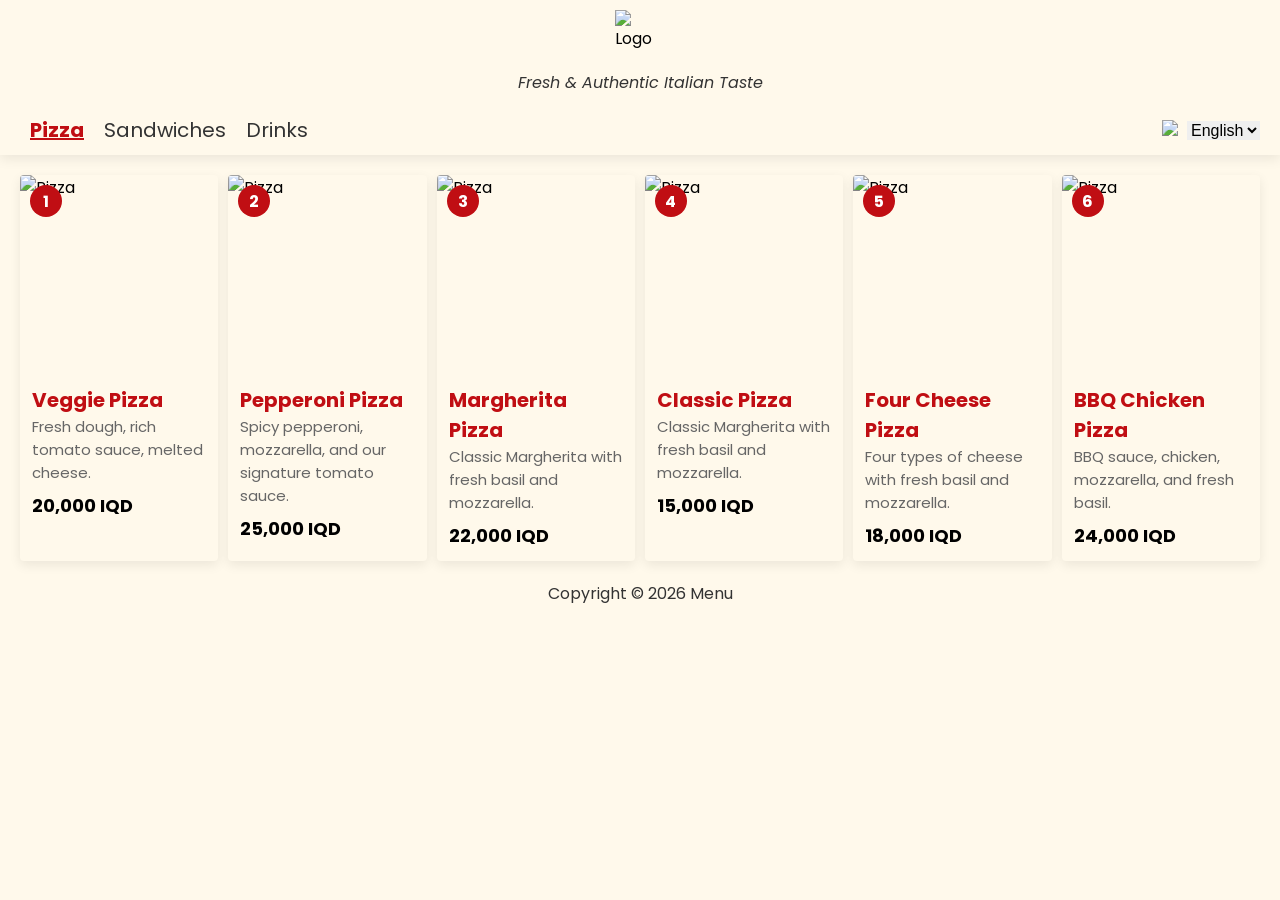
==== index.html @ 9854c807 "Add files via upload" ====
<!DOCTYPE html>
<html lang="en">

<head>
    <meta charset="UTF-8">
    <meta name="viewport" content="width=device-width, initial-scale=1.0">
    <link rel="stylesheet" href="updatedstyle.css">
    <link rel="preconnect" href="https://fonts.googleapis.com">
    <link rel="preconnect" href="https://fonts.gstatic.com" crossorigin>
    <link
        href="https://fonts.googleapis.com/css2?family=Poppins:ital,wght@0,100;0,200;0,300;0,400;0,500;0,600;0,700;0,800;0,900;1,100;1,200;1,300;1,400;1,500;1,600;1,700;1,800;1,900&display=swap"
        rel="stylesheet">
    <title>Menu</title>
</head>

<body>
    <header>
        <div class="logo">
            <img src="Images/logo.png" alt="Logo">
            <h6>Fresh & Authentic Italian Taste</h6>
        </div>
        <div class="nav-and-lang">
            <nav>
                <ul>
                    <li><a href="#" class="active">Pizza</a></li>
                    <li><a href="#">Sandwiches</a></li>
                    <li><a href="#">Drinks</a></li>
                </ul>
            </nav>
            <div class="language">
                <img src="Images/material-symbols_language.png" alt="language">
                <select onchange="setLanguage(this.value)" name="language" id="language">
                    <option value="en">English</option>
                    <option value="ar">العربية</option>
                    <option value="ku">کوردی</option>
                </select>
            </div>
        </div>
    </header>
    <main class="menu">

        <!-- 🍕 Pizza 1 -->
        <div class="card">
            <div class="image-wrapper">
                <img src="Images/Pizza/Pizza_1.png" alt="Pizza">
                <div class="badge">1</div>
            </div>

            <div class="content">
                <h2 data-key="pizza1_title">Veggie Pizza</h2>
                <p data-key="pizza1_desc">Fresh dough, rich tomato sauce, melted cheese.</p>
                <strong data-key="pizza1_price">20,000 IQD</strong>
            </div>
        </div>

        <!-- 🍕 Pizza 2 -->
        <div class="card">
            <div class="image-wrapper">
                <img src="Images/Pizza/Pizza_2.png" alt="Pizza">
                <div class="badge">2</div>
            </div>

            <div class="content">
                <h2 data-key="pizza2_title">Pepperoni Pizza</h2>
                <p data-key="pizza2_desc">Spicy pepperoni, mozzarella, and our signature tomato sauce.</p>
                <strong data-key="pizza2_price">25,000 IQD</strong>
            </div>
        </div>

        <!-- 🍕 Pizza 3 -->
        <div class="card">
            <div class="image-wrapper">
                <img src="Images/Pizza/Pizza_3.png" alt="Pizza">
                <div class="badge">3</div>
            </div>

            <div class="content">
                <h2 data-key="pizza3_title">Margherita Pizza</h2>
                <p data-key="pizza3_desc">Classic Margherita with fresh basil and mozzarella.</p>
                <strong data-key="pizza3_price">22,000 IQD</strong>
            </div>
        </div>

        <!-- 🍕 Pizza 4 -->
        <div class="card">
            <div class="image-wrapper">
                <img src="Images/Pizza/Pizza_4.png" alt="Pizza">
                <div class="badge">4</div>
            </div>

            <div class="content">
                <h2 data-key="pizza4_title">Classic Pizza</h2>
                <p data-key="pizza4_desc">Classic Margherita with fresh basil and mozzarella.</p>
                <strong data-key="pizza4_price">15,000 IQD</strong>
            </div>
        </div>

        <!-- 🍕 Pizza 5 -->
        <div class="card">
            <div class="image-wrapper">
                <img src="Images/Pizza/Pizza_5.png" alt="Pizza">
                <div class="badge">5</div>
            </div>

            <div class="content">
                <h2 data-key="pizza5_title">Four Cheese Pizza</h2>
                <p data-key="pizza5_desc">Four types of cheese with fresh basil and mozzarella.</p>
                <strong data-key="pizza5_price">18,000 IQD</strong>
            </div>
        </div>

        <!-- 🍕 Pizza 6 -->
        <div class="card">
            <div class="image-wrapper">
                <img src="Images/Pizza/Pizza_6.png" alt="Pizza">
                <div class="badge">6</div>
            </div>

            <div class="content">
                <h2 data-key="pizza6_title">BBQ Chicken Pizza</h2>
                <p data-key="pizza6_desc">BBQ sauce, chicken, mozzarella, and fresh basil.</p>
                <strong data-key="pizza6_price">24,000 IQD</strong>
            </div>
        </div>

    </main>
    <script src="jscode.js"></script>
    <footer>
        <p>Copyright &copy; 2026 Menu</p>
    </footer>
</body>

</html>
---- updatedstyle.css ----
* {
    margin: 0;
    padding: 0;
    box-sizing: border-box;
}

body {
    font-family: 'Poppins', sans-serif;
    width: 100%;
    background-color: #FFF9EB;
}

header {
    z-index: 1;
    display: flex;
    justify-content: center;
    align-items: center;
    flex-direction: column;
    padding: 10px 20px;
    width: 100%;
    background-color: #FFF9EB;
    margin-bottom: 20px;
    box-shadow: 0 4px 12px rgba(0, 0, 0, 0.08);
    gap: 20px;
}

.logo {
    display: flex;
    align-items: center;
    justify-content: center;
    flex-direction: column;
    gap: 10px;
}

.logo h6 {
    font-size: 16px;
    font-weight: 400;
    color: #333;
    font-style: italic;
}

.logo img {
    width: 50px;
    height: 50px;
}

.nav-and-lang {
    display: flex;
    justify-content: space-between;
    align-items: center;
    width: 100%;
    flex-direction: row;
}

nav ul {
    display: flex;
    list-style: none;
}

nav ul li {
    margin: 0 10px;
}

nav ul li a {
    text-decoration: none;
    color: #333;
    font-size: clamp(16px, 2.5vw, 20px);
}

.active {
    color: #C00E13;
    font-weight: bold;
    text-decoration: underline;
}

.language img {
    width: 20px;
    height: 20px;
}

.language select {
    border: none;
    outline: none;
    cursor: pointer;
}

.language {
    display: flex;
    align-items: center;
}

.language img {
    margin-right: 5px;
}

.language select {
    font-size: 16px;
}

.language select option {
    font-size: 16px;
}

.menu {
    display: grid;
    grid-template-columns: repeat(auto-fit, minmax(170px, 1fr));
    gap: 10px;
    padding: 0 20px;
}

.card {
    background: #FFF9EB;
    border-radius: 4px;
    overflow: hidden;
    box-shadow: 0 4px 12px rgba(0, 0, 0, 0.08);
}

.image-wrapper {
    position: relative;
    width: 100%;
    aspect-ratio: 1 / 1;
    overflow: hidden;
}

.image-wrapper img {
    width: 100%;
    height: 100%;
    object-fit: cover;
}

/* 🔴 Number badge */
.badge {
    position: absolute;
    top: 10px;
    left: 10px;
    background: #C00E13;
    color: #fff;
    width: 32px;
    height: 32px;
    border-radius: 50%;
    display: flex;
    align-items: center;
    justify-content: center;
    font-weight: bold;
}

.content {
    padding: 12px;
}

.content h2 {
    font-size: clamp(13px, 2.5vw, 20px);
    color: #C00E13;
}

.content p {
    font-size: clamp(11px, 2vw, 15px);
    color: #666;
}

.content strong {
    display: block;
    margin-top: 8px;
    font-size: clamp(12px, 2.2vw, 18px);
}

footer {
    text-align: center;
    padding: 20px;
    background-color: #FFF9EB;
    color: #333;
    font-size: 16px;
}
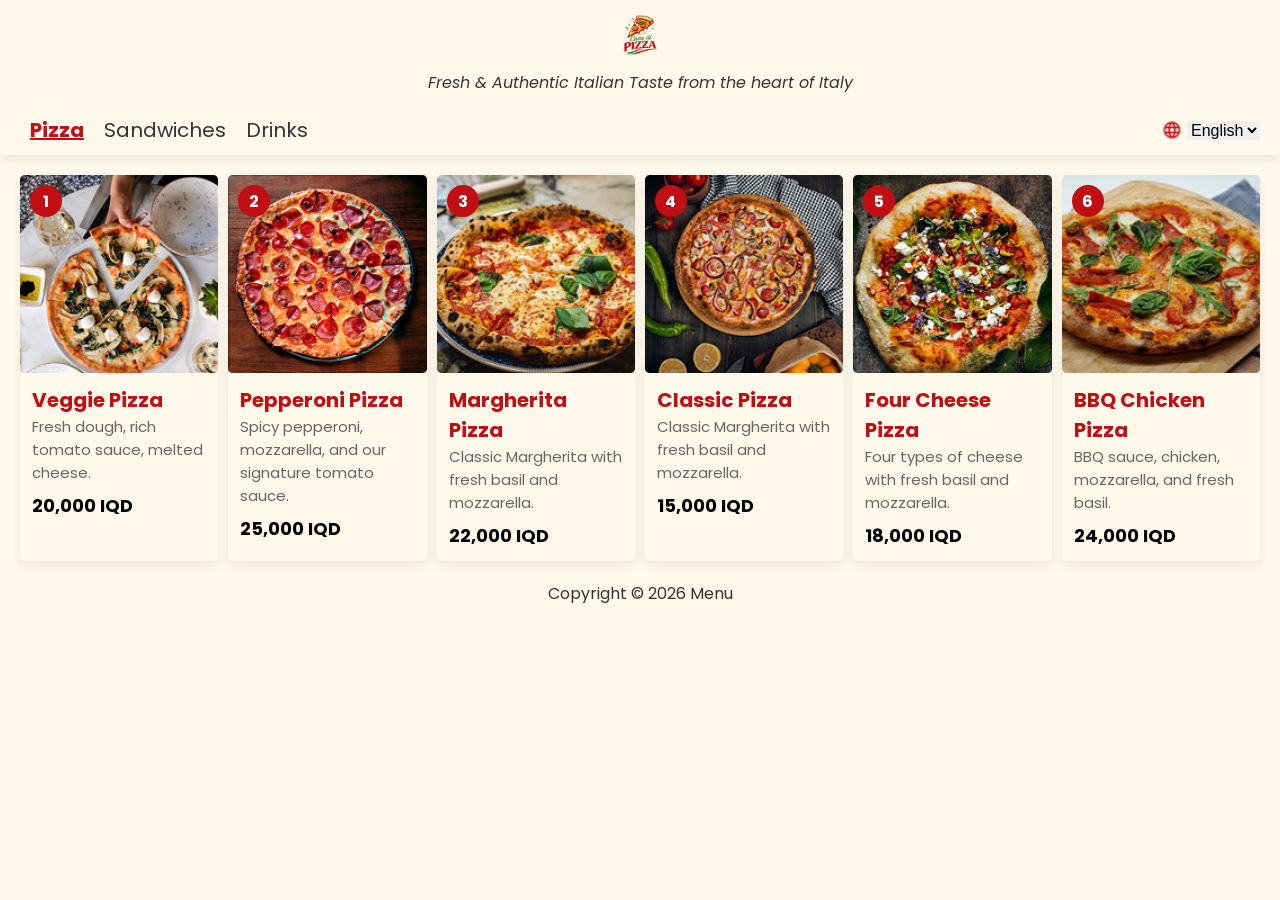
==== commit fad88c54: "Update index.html" ====
--- a/index.html
+++ b/index.html
@@ -17,7 +17,7 @@
     <header>
         <div class="logo">
             <img src="Images/logo.png" alt="Logo">
-            <h6>Fresh & Authentic Italian Taste</h6>
+            <h6>Fresh & Authentic Italian Taste from the heart of Italy</h6>
         </div>
         <div class="nav-and-lang">
             <nav>
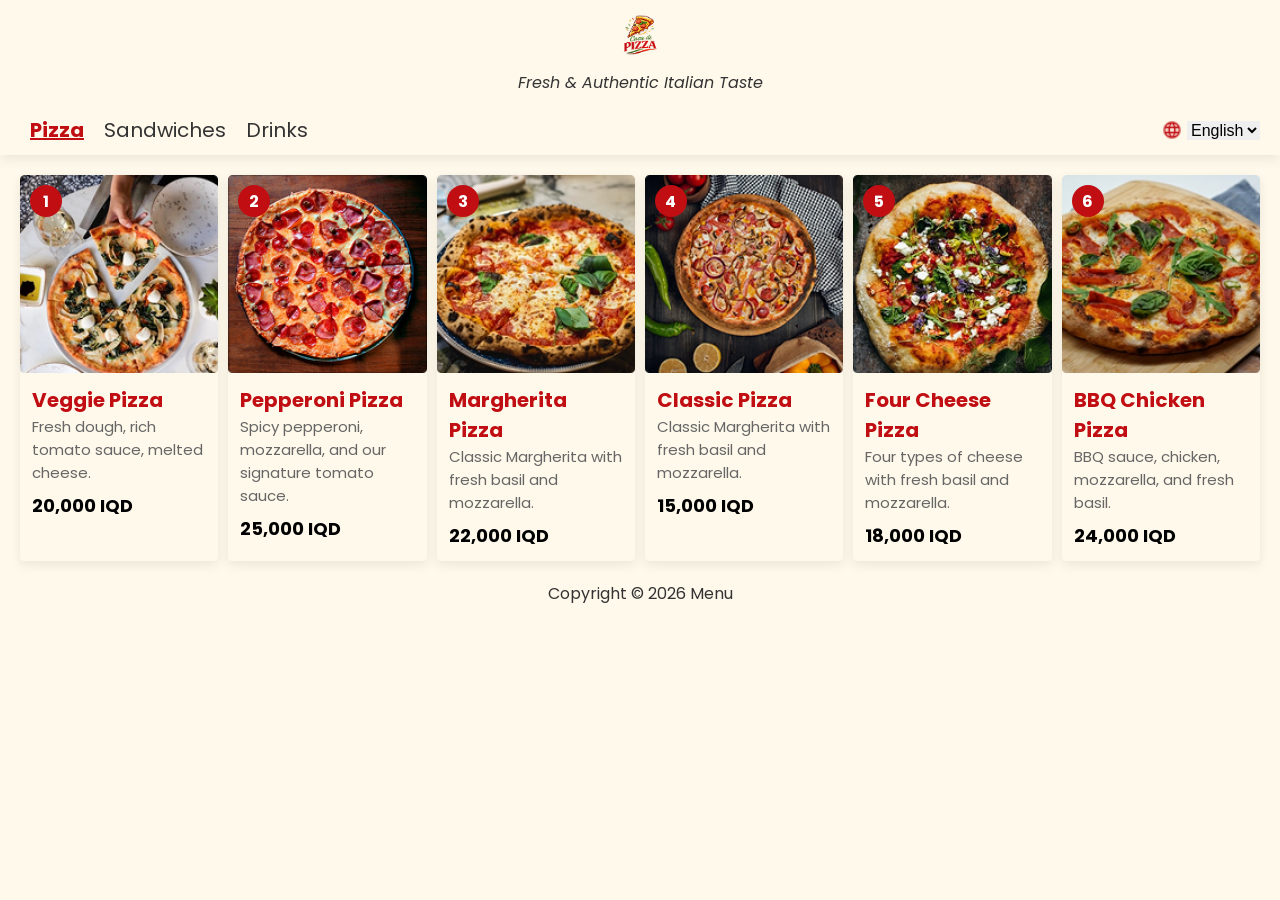
==== commit 3603e460: "Update index.html" ====
--- a/index.html
+++ b/index.html
@@ -17,7 +17,7 @@
     <header>
         <div class="logo">
             <img src="Images/logo.png" alt="Logo">
-            <h6>Fresh & Authentic Italian Taste from the heart of Italy</h6>
+            <h6>Fresh & Authentic Italian Taste</h6>
         </div>
         <div class="nav-and-lang">
             <nav>
